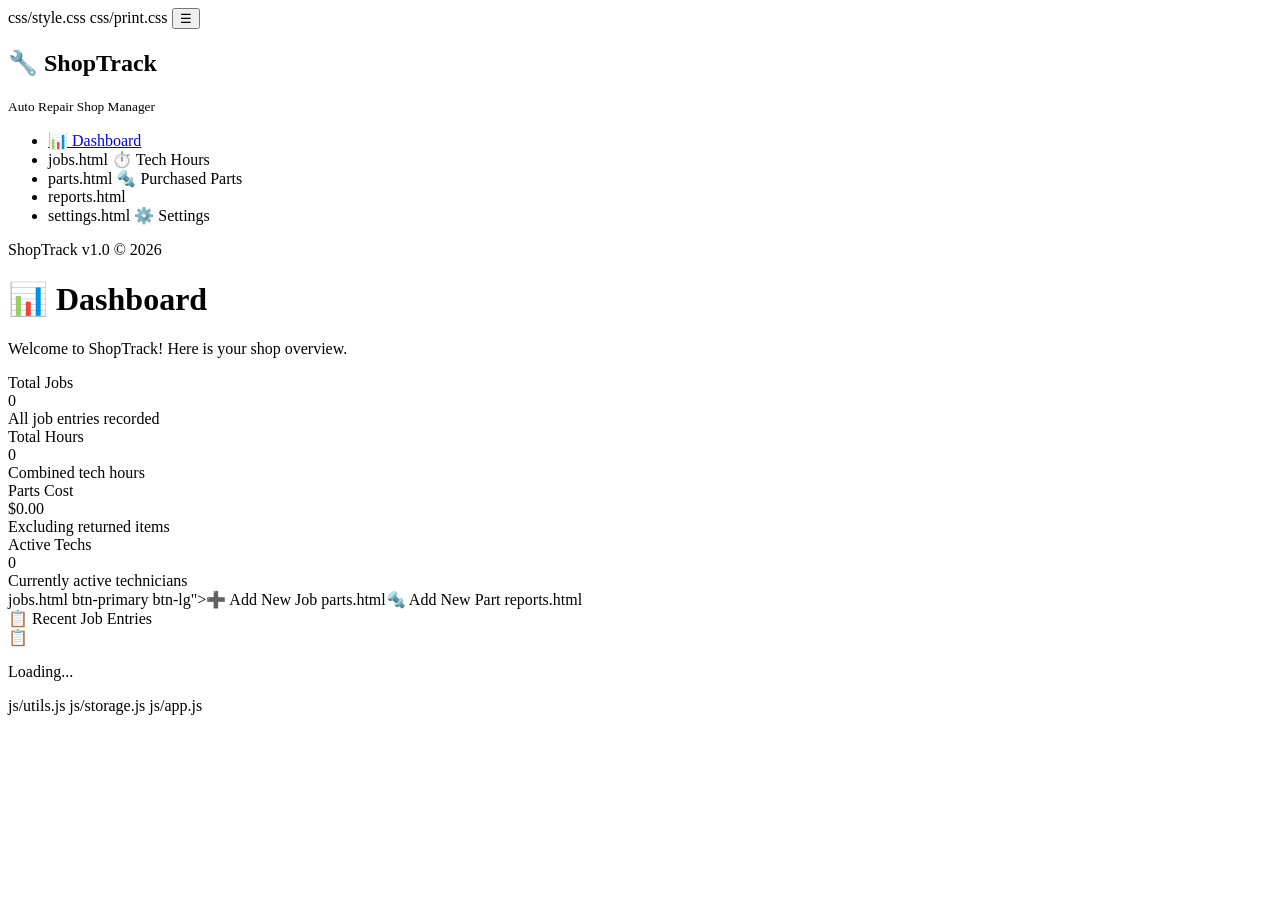
==== index.html @ 9904b6c0 "Initial commit - ShopTrack v1.0" ====
<!DOCTYPE html>
<html lang="en">
<head>
  <meta charset="UTF-8">
  <meta name="viewport" content="width=device-width, initial-scale=1.0">
  <title>ShopTrack — Dashboard</title>
  css/style.css
  css/print.css
</head>
<body>

  <!-- ============================================================
       SIDEBAR NAVIGATION (same on every page)
       ============================================================ -->
  <button class="sidebar-toggle" onclick="toggleSidebar()">☰</button>

  <nav class="sidebar">
    <div class="sidebar-brand">
      <h2>🔧 ShopTrack</h2>
      <small>Auto Repair Shop Manager</small>
    </div>

    <ul class="sidebar-nav">
      <li><a href="index.html" class="active">
        <span class="nav-icon">📊</span> Dashboard
      </a></li>
      <li>jobs.html
        <span class="nav-icon">⏱️</span> Tech Hours
      </a></li>
      <li>parts.html
        <span class="nav-icon">🔩</span> Purchased Parts
      </a></li>
      <li>reports.html</li>
      <li>settings.html
        <span class="nav-icon">⚙️</span> Settings
      </a></li>
    </ul>

    <div class="sidebar-footer">
      ShopTrack v1.0 &copy; 2026
    </div>
  </nav>

  <!-- ============================================================
       MAIN CONTENT — Dashboard
       ============================================================ -->
  <main class="main">

    <!-- Page Header -->
    <div class="page-header">
      <div>
        <h1>📊 Dashboard</h1>
        <p>Welcome to ShopTrack! Here is your shop overview.</p>
      </div>
    </div>

    <!-- Backup Notice -->
    <div id="backup-notice" class="backup-notice" style="display:none;">
      <!-- Filled by app.js checkBackupReminder() -->
    </div>

    <!-- Stat Cards -->
    <div class="cards">

      <!-- Total Jobs -->
      <div class="card">
        <div class="card-label">Total Jobs</div>
        <div class="card-value" id="stat-jobs">0</div>
        <div class="card-sub">All job entries recorded</div>
      </div>

      <!-- Total Hours -->
      <div class="card info">
        <div class="card-label">Total Hours</div>
        <div class="card-value" id="stat-hours">0</div>
        <div class="card-sub">Combined tech hours</div>
      </div>

      <!-- Total Parts Cost -->
      <div class="card warning">
        <div class="card-label">Parts Cost</div>
        <div class="card-value" id="stat-parts-cost">$0.00</div>
        <div class="card-sub">Excluding returned items</div>
      </div>

      <!-- Active Technicians -->
      <div class="card">
        <div class="card-label">Active Techs</div>
        <div class="card-value" id="stat-techs">0</div>
        <div class="card-sub">Currently active technicians</div>
      </div>

    </div>

    <!-- Quick Action Buttons -->
    <div class="quick-actions">
      jobs.html btn-primary btn-lg">➕ Add New Job</a>
      parts.html🔩 Add New Part</a>
      reports.html
    </div>

    <!-- Recent Jobs Table -->
    <div class="panel">
      <div class="panel-title">📋 Recent Job Entries</div>
      <div id="recent-jobs">
        <!-- Filled by app.js initDashboard() -->
        <div class="empty-state">
          <div class="es-icon">📋</div>
          <p>Loading...</p>
        </div>
      </div>
    </div>

  </main>

  <!-- ============================================================
       SCRIPTS (order matters!)
       ============================================================ -->
  js/utils.js
  js/storage.js
  js/app.js

</body>
</html>
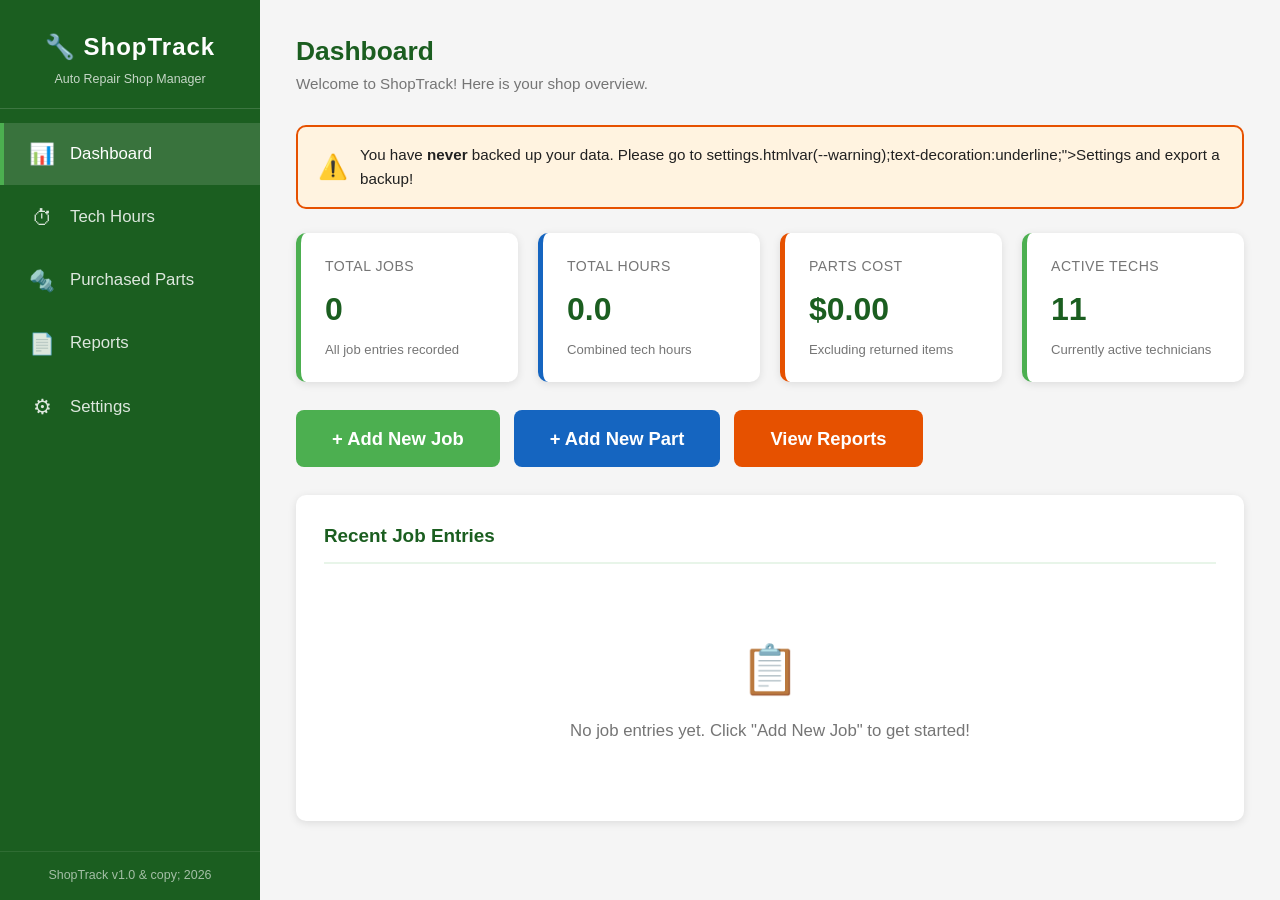
==== commit e89882d1: "Fix HTML files - proper link and script tags" ====
--- a/index.html
+++ b/index.html
@@ -3,122 +3,93 @@
 <head>
   <meta charset="UTF-8">
   <meta name="viewport" content="width=device-width, initial-scale=1.0">
-  <title>ShopTrack — Dashboard</title>
-  css/style.css
-  css/print.css
+  <title>ShopTrack - Dashboard</title>
+  <link rel="stylesheet" href="css/style.css">
+  <link rel="stylesheet" href="css/print.css">
 </head>
 <body>
-
-  <!-- ============================================================
-       SIDEBAR NAVIGATION (same on every page)
-       ============================================================ -->
-  <button class="sidebar-toggle" onclick="toggleSidebar()">☰</button>
+  <button class="sidebar-toggle" onclick="toggleSidebar()">&#9776;</button>
 
   <nav class="sidebar">
     <div class="sidebar-brand">
-      <h2>🔧 ShopTrack</h2>
+      <h2>&#128295; ShopTrack</h2>
       <small>Auto Repair Shop Manager</small>
     </div>
-
     <ul class="sidebar-nav">
       <li><a href="index.html" class="active">
-        <span class="nav-icon">📊</span> Dashboard
+        <span class="nav-icon">&#128202;</span> Dashboard
       </a></li>
-      <li>jobs.html
-        <span class="nav-icon">⏱️</span> Tech Hours
+      <li><a href="jobs.html">
+        <span class="nav-icon">&#9201;</span> Tech Hours
       </a></li>
-      <li>parts.html
-        <span class="nav-icon">🔩</span> Purchased Parts
+      <li><a href="parts.html">
+        <span class="nav-icon">&#128297;</span> Purchased Parts
       </a></li>
-      <li>reports.html</li>
-      <li>settings.html
-        <span class="nav-icon">⚙️</span> Settings
+      <li><a href="reports.html">
+        <span class="nav-icon">&#128196;</span> Reports
+      </a></li>
+      <li><a href="settings.html">
+        <span class="nav-icon">&#9881;</span> Settings
       </a></li>
     </ul>
-
     <div class="sidebar-footer">
-      ShopTrack v1.0 &copy; 2026
+      ShopTrack v1.0 &amp; copy; 2026
     </div>
   </nav>
 
-  <!-- ============================================================
-       MAIN CONTENT — Dashboard
-       ============================================================ -->
   <main class="main">
-
-    <!-- Page Header -->
     <div class="page-header">
       <div>
-        <h1>📊 Dashboard</h1>
+        <h1>Dashboard</h1>
         <p>Welcome to ShopTrack! Here is your shop overview.</p>
       </div>
     </div>
 
-    <!-- Backup Notice -->
-    <div id="backup-notice" class="backup-notice" style="display:none;">
-      <!-- Filled by app.js checkBackupReminder() -->
-    </div>
+    <div id="backup-notice" class="backup-notice" style="display:none;"></div>
 
-    <!-- Stat Cards -->
     <div class="cards">
-
-      <!-- Total Jobs -->
       <div class="card">
         <div class="card-label">Total Jobs</div>
         <div class="card-value" id="stat-jobs">0</div>
         <div class="card-sub">All job entries recorded</div>
       </div>
-
-      <!-- Total Hours -->
       <div class="card info">
         <div class="card-label">Total Hours</div>
         <div class="card-value" id="stat-hours">0</div>
         <div class="card-sub">Combined tech hours</div>
       </div>
-
-      <!-- Total Parts Cost -->
       <div class="card warning">
         <div class="card-label">Parts Cost</div>
         <div class="card-value" id="stat-parts-cost">$0.00</div>
         <div class="card-sub">Excluding returned items</div>
       </div>
-
-      <!-- Active Technicians -->
       <div class="card">
         <div class="card-label">Active Techs</div>
         <div class="card-value" id="stat-techs">0</div>
         <div class="card-sub">Currently active technicians</div>
       </div>
-
     </div>
 
-    <!-- Quick Action Buttons -->
     <div class="quick-actions">
-      jobs.html btn-primary btn-lg">➕ Add New Job</a>
-      parts.html🔩 Add New Part</a>
-      reports.html
+      <a href="jobs.html" class="btn btn-primary btn-lg">+ Add New Job</a>
+      <a href="parts.html" class="btn btn-info btn-lg">+ Add New Part</a>
+      <a href="reports.html" class="btn btn-warning btn-lg">View Reports</a>
     </div>
 
-    <!-- Recent Jobs Table -->
     <div class="panel">
-      <div class="panel-title">📋 Recent Job Entries</div>
+      <div class="panel-title">Recent Job Entries</div>
       <div id="recent-jobs">
-        <!-- Filled by app.js initDashboard() -->
         <div class="empty-state">
-          <div class="es-icon">📋</div>
+          <div class="es-icon">&#128203;</div>
           <p>Loading...</p>
         </div>
       </div>
     </div>
-
   </main>
 
-  <!-- ============================================================
-       SCRIPTS (order matters!)
-       ============================================================ -->
-  js/utils.js
-  js/storage.js
-  js/app.js
+  <script src="js/utils.js"></script>
+  <script src="js/storage.js"></script>
+  <script src="js/app.js"></script>
 
 </body>
 </html>
--- a/css/style.css
+++ b/css/style.css
@@ -0,0 +1,335 @@
+/* ============================================================
+   ShopTrack - Auto Repair Shop Management System
+   Color Scheme: Green Theme (#1B5E20)
+   Designed for elderly-friendly use (large fonts, high contrast)
+   ============================================================ */
+
+:root {
+  --primary: #1B5E20;
+  --primary-medium: #2E7D32;
+  --primary-bright: #4CAF50;
+  --primary-light: #E8F5E9;
+  --white: #FFFFFF;
+  --black: #212121;
+  --gray-dark: #424242;
+  --gray: #757575;
+  --gray-light: #E0E0E0;
+  --gray-bg: #F5F5F5;
+  --danger: #C62828;
+  --danger-light: #FFCDD2;
+  --warning: #E65100;
+  --warning-light: #FFF3E0;
+  --info: #1565C0;
+  --info-light: #E3F2FD;
+  --sidebar-w: 260px;
+  --radius: 10px;
+  --shadow: 0 2px 8px rgba(0,0,0,0.10);
+  --shadow-lg: 0 4px 16px rgba(0,0,0,0.13);
+  --transition: all 0.3s ease;
+}
+
+*, *::before, *::after { box-sizing: border-box; margin: 0; padding: 0; }
+html { font-size: 16px; scroll-behavior: smooth; }
+
+body {
+  font-family: 'Segoe UI', Arial, Helvetica, sans-serif;
+  background: var(--gray-bg);
+  color: var(--black);
+  line-height: 1.6;
+  min-height: 100vh;
+}
+
+/* ---- SIDEBAR ---- */
+.sidebar {
+  position: fixed; top: 0; left: 0;
+  width: var(--sidebar-w); height: 100vh;
+  background: var(--primary);
+  color: var(--white);
+  display: flex; flex-direction: column;
+  z-index: 1000;
+  transition: var(--transition);
+  overflow-y: auto;
+}
+
+.sidebar-brand {
+  padding: 28px 20px 18px;
+  text-align: center;
+  border-bottom: 1px solid rgba(255,255,255,0.15);
+}
+.sidebar-brand h2 { font-size: 1.5rem; letter-spacing: 1px; }
+.sidebar-brand small { font-size: 0.78rem; opacity: 0.75; display: block; margin-top: 4px; }
+
+.sidebar-nav { list-style: none; padding: 12px 0; flex: 1; }
+.sidebar-nav li { margin: 2px 0; }
+.sidebar-nav a {
+  display: flex; align-items: center; gap: 14px;
+  padding: 14px 24px;
+  color: rgba(255,255,255,0.85);
+  text-decoration: none;
+  font-size: 1.05rem;
+  border-left: 4px solid transparent;
+  transition: var(--transition);
+}
+.sidebar-nav a:hover,
+.sidebar-nav a.active {
+  background: rgba(255,255,255,0.13);
+  color: var(--white);
+  border-left-color: var(--primary-bright);
+}
+.sidebar-nav a .nav-icon { font-size: 1.3rem; width: 28px; text-align: center; }
+
+.sidebar-footer {
+  padding: 14px 20px;
+  border-top: 1px solid rgba(255,255,255,0.15);
+  font-size: 0.78rem;
+  opacity: 0.6;
+  text-align: center;
+}
+
+.sidebar-toggle {
+  display: none;
+  position: fixed; top: 12px; left: 12px;
+  z-index: 1100;
+  background: var(--primary); color: var(--white);
+  border: none; border-radius: 8px;
+  width: 48px; height: 48px; font-size: 1.5rem;
+  cursor: pointer;
+}
+
+/* ---- MAIN CONTENT ---- */
+.main { margin-left: var(--sidebar-w); padding: 30px 36px 40px; min-height: 100vh; }
+
+.page-header {
+  display: flex; justify-content: space-between; align-items: center;
+  margin-bottom: 28px; flex-wrap: wrap; gap: 12px;
+}
+.page-header h1 { font-size: 1.65rem; color: var(--primary); }
+.page-header p { color: var(--gray); font-size: 0.95rem; }
+
+/* ---- CARDS ---- */
+.cards { display: grid; grid-template-columns: repeat(auto-fit, minmax(220px, 1fr)); gap: 20px; margin-bottom: 28px; }
+
+.card {
+  background: var(--white); border-radius: var(--radius);
+  padding: 22px 24px; box-shadow: var(--shadow);
+  border-left: 5px solid var(--primary-bright);
+  transition: var(--transition);
+}
+.card:hover { box-shadow: var(--shadow-lg); transform: translateY(-2px); }
+.card-label { font-size: 0.88rem; color: var(--gray); text-transform: uppercase; letter-spacing: 0.5px; margin-bottom: 6px; }
+.card-value { font-size: 2rem; font-weight: 700; color: var(--primary); }
+.card-sub { font-size: 0.82rem; color: var(--gray); margin-top: 4px; }
+.card.warning { border-left-color: var(--warning); }
+.card.info { border-left-color: var(--info); }
+.card.danger { border-left-color: var(--danger); }
+
+/* ---- PANEL / SECTION ---- */
+.panel {
+  background: var(--white); border-radius: var(--radius);
+  padding: 26px 28px; box-shadow: var(--shadow);
+  margin-bottom: 24px;
+}
+.panel-title {
+  font-size: 1.18rem; font-weight: 700; color: var(--primary);
+  margin-bottom: 18px; padding-bottom: 10px;
+  border-bottom: 2px solid var(--primary-light);
+}
+
+/* ---- FORMS ---- */
+.form-grid { display: grid; grid-template-columns: repeat(auto-fit, minmax(260px, 1fr)); gap: 18px; }
+
+.form-group { display: flex; flex-direction: column; margin-bottom: 4px; }
+.form-group label { font-weight: 600; font-size: 0.92rem; margin-bottom: 6px; color: var(--gray-dark); }
+.form-group label .req { color: var(--danger); }
+
+.form-group input, .form-group select, .form-group textarea {
+  height: 48px; padding: 10px 14px; border: 2px solid var(--gray-light);
+  border-radius: 8px; font-size: 1rem; font-family: inherit;
+  transition: var(--transition); background: var(--white);
+}
+.form-group textarea { height: 90px; resize: vertical; }
+.form-group input:focus, .form-group select:focus, .form-group textarea:focus {
+  border-color: var(--primary-bright); outline: none;
+  box-shadow: 0 0 0 3px rgba(76,175,80,0.18);
+}
+.form-group input.error, .form-group select.error { border-color: var(--danger); }
+.form-group .help-text { font-size: 0.8rem; color: var(--gray); margin-top: 3px; }
+.form-row { display: flex; gap: 18px; flex-wrap: wrap; }
+.form-row .form-group { flex: 1; min-width: 200px; }
+.form-actions { display: flex; gap: 12px; margin-top: 18px; flex-wrap: wrap; }
+
+.toggle-group { display: flex; gap: 0; border-radius: 8px; overflow: hidden; border: 2px solid var(--gray-light); height: 48px; }
+.toggle-group label {
+  display: flex; align-items: center; justify-content: center;
+  padding: 0 24px; cursor: pointer; font-size: 0.95rem;
+  background: var(--white); transition: var(--transition); flex: 1; font-weight: 600;
+}
+.toggle-group input { display: none; }
+.toggle-group input:checked + label {
+  background: var(--primary-bright); color: var(--white);
+}
+
+/* ---- BUTTONS ---- */
+.btn {
+  display: inline-flex; align-items: center; justify-content: center; gap: 8px;
+  min-height: 48px; padding: 10px 24px; border: none; border-radius: 8px;
+  font-size: 1rem; font-weight: 600; cursor: pointer;
+  transition: var(--transition); font-family: inherit; text-decoration: none;
+}
+.btn:hover { transform: translateY(-1px); box-shadow: var(--shadow); }
+.btn:active { transform: translateY(0); }
+
+.btn-primary { background: var(--primary-bright); color: var(--white); }
+.btn-primary:hover { background: var(--primary-medium); }
+.btn-secondary { background: var(--gray-light); color: var(--gray-dark); }
+.btn-secondary:hover { background: #BDBDBD; }
+.btn-danger { background: var(--danger); color: var(--white); }
+.btn-danger:hover { background: #B71C1C; }
+.btn-warning { background: var(--warning); color: var(--white); }
+.btn-warning:hover { background: #BF360C; }
+.btn-info { background: var(--info); color: var(--white); }
+.btn-info:hover { background: #0D47A1; }
+.btn-outline { background: transparent; border: 2px solid var(--primary-bright); color: var(--primary); }
+.btn-outline:hover { background: var(--primary-light); }
+.btn-sm { min-height: 36px; padding: 6px 14px; font-size: 0.88rem; }
+.btn-lg { min-height: 56px; padding: 14px 36px; font-size: 1.15rem; }
+.btn-block { width: 100%; }
+.btn-print { background: var(--primary); color: var(--white); min-height: 60px; font-size: 1.2rem; padding: 14px 40px; }
+.btn-print:hover { background: #0a3d0a; }
+
+/* ---- TABLES ---- */
+.table-wrapper { overflow-x: auto; margin-top: 12px; }
+
+table { width: 100%; border-collapse: collapse; font-size: 0.95rem; }
+thead th {
+  background: var(--primary); color: var(--white);
+  padding: 14px 12px; text-align: left; font-weight: 600;
+  position: sticky; top: 0; z-index: 2; white-space: nowrap;
+}
+tbody td { padding: 12px; border-bottom: 1px solid var(--gray-light); vertical-align: middle; }
+tbody tr:nth-child(even) { background: var(--primary-light); }
+tbody tr:hover { background: #C8E6C9; }
+tbody tr td:last-child { white-space: nowrap; }
+.table-actions { display: flex; gap: 6px; }
+
+.badge {
+  display: inline-block; padding: 3px 10px; border-radius: 20px;
+  font-size: 0.78rem; font-weight: 600;
+}
+.badge-customer { background: var(--info-light); color: var(--info); }
+.badge-fleet { background: var(--warning-light); color: var(--warning); }
+.badge-active { background: var(--primary-light); color: var(--primary); }
+.badge-inactive { background: var(--danger-light); color: var(--danger); }
+.badge-returned { background: var(--danger-light); color: var(--danger); }
+
+/* ---- FILTERS ---- */
+.filters { display: flex; gap: 14px; flex-wrap: wrap; align-items: flex-end; margin-bottom: 18px; }
+.filters .form-group { margin-bottom: 0; min-width: 160px; }
+.filters input, .filters select { height: 44px; }
+
+/* ---- REPORT CARDS ---- */
+.report-cards { display: grid; grid-template-columns: repeat(auto-fit, minmax(240px, 1fr)); gap: 16px; margin-bottom: 24px; }
+.report-card {
+  background: var(--white); border: 2px solid var(--gray-light);
+  border-radius: var(--radius); padding: 20px;
+  cursor: pointer; transition: var(--transition); text-align: center;
+}
+.report-card:hover, .report-card.selected {
+  border-color: var(--primary-bright); background: var(--primary-light);
+  box-shadow: var(--shadow);
+}
+.report-card .rc-icon { font-size: 2.2rem; margin-bottom: 8px; }
+.report-card .rc-title { font-weight: 700; font-size: 1rem; color: var(--primary); }
+.report-card .rc-desc { font-size: 0.82rem; color: var(--gray); margin-top: 4px; }
+
+.report-output {
+  background: var(--white); border: 2px solid var(--gray-light);
+  border-radius: var(--radius); padding: 28px; min-height: 200px;
+}
+.report-output h2 { text-align: center; color: var(--primary); margin-bottom: 6px; font-size: 1.3rem; }
+.report-output .report-subtitle { text-align: center; color: var(--gray); margin-bottom: 20px; font-size: 0.95rem; }
+.report-output .report-total { font-weight: 700; font-size: 1.1rem; background: var(--primary-light); padding: 14px 12px; border-top: 3px solid var(--primary); text-align: right; margin-top: 12px; border-radius: 0 0 8px 8px; }
+.report-output .shop-header { text-align: center; margin-bottom: 16px; }
+.report-output .shop-header h3 { font-size: 1.1rem; color: var(--black); }
+.report-output .shop-header p { font-size: 0.85rem; color: var(--gray); }
+
+/* ---- MODAL ---- */
+.modal-overlay {
+  display: none; position: fixed; inset: 0;
+  background: rgba(0,0,0,0.5); z-index: 2000;
+  justify-content: center; align-items: center;
+}
+.modal-overlay.show { display: flex; }
+.modal {
+  background: var(--white); border-radius: var(--radius);
+  width: 90%; max-width: 500px; max-height: 90vh; overflow-y: auto;
+  box-shadow: var(--shadow-lg);
+}
+.modal-header {
+  display: flex; justify-content: space-between; align-items: center;
+  padding: 18px 24px; border-bottom: 1px solid var(--gray-light);
+}
+.modal-header h3 { font-size: 1.15rem; color: var(--primary); }
+.modal-close { background: none; border: none; font-size: 1.5rem; cursor: pointer; color: var(--gray); }
+.modal-body { padding: 24px; }
+.modal-footer { display: flex; gap: 10px; justify-content: flex-end; padding: 16px 24px; border-top: 1px solid var(--gray-light); }
+
+/* ---- TOAST ---- */
+.toast-container { position: fixed; top: 20px; right: 20px; z-index: 3000; display: flex; flex-direction: column; gap: 10px; }
+.toast {
+  padding: 16px 24px; border-radius: 8px; color: var(--white);
+  font-size: 0.95rem; font-weight: 500; min-width: 280px;
+  box-shadow: var(--shadow-lg); animation: slideIn 0.3s ease;
+  display: flex; align-items: center; gap: 10px;
+}
+.toast-success { background: var(--primary-medium); }
+.toast-error { background: var(--danger); }
+.toast-warning { background: var(--warning); }
+.toast-info { background: var(--info); }
+
+@keyframes slideIn { from { transform: translateX(100%); opacity: 0; } to { transform: translateX(0); opacity: 1; } }
+
+/* ---- BACKUP NOTICE ---- */
+.backup-notice {
+  background: var(--warning-light); border: 2px solid var(--warning);
+  border-radius: var(--radius); padding: 16px 20px;
+  display: flex; align-items: center; gap: 12px;
+  margin-bottom: 24px; font-size: 0.95rem;
+}
+.backup-notice .bn-icon { font-size: 1.5rem; }
+
+/* ---- QUICK ACTIONS ---- */
+.quick-actions { display: flex; gap: 14px; flex-wrap: wrap; margin-bottom: 28px; }
+
+/* ---- EMPTY STATE ---- */
+.empty-state { text-align: center; padding: 50px 20px; color: var(--gray); }
+.empty-state .es-icon { font-size: 3rem; margin-bottom: 10px; }
+.empty-state p { font-size: 1.05rem; }
+
+/* ---- SETTINGS ---- */
+.settings-grid { display: grid; grid-template-columns: 1fr 1fr; gap: 24px; }
+.settings-section { background: var(--white); border-radius: var(--radius); padding: 24px; box-shadow: var(--shadow); }
+.settings-section h3 { font-size: 1.1rem; color: var(--primary); margin-bottom: 14px; padding-bottom: 10px; border-bottom: 2px solid var(--primary-light); }
+.settings-section.danger { border-left: 4px solid var(--danger); }
+.settings-section.danger h3 { color: var(--danger); }
+.add-inline { display: flex; gap: 10px; margin-bottom: 16px; }
+.add-inline input { flex: 1; height: 44px; padding: 0 14px; border: 2px solid var(--gray-light); border-radius: 8px; font-size: 1rem; }
+.list-item { display: flex; justify-content: space-between; align-items: center; padding: 10px 0; border-bottom: 1px solid #eee; }
+.list-item:last-child { border-bottom: none; }
+
+/* ---- RESPONSIVE ---- */
+@media (max-width: 900px) {
+  .sidebar { transform: translateX(-100%); }
+  .sidebar.open { transform: translateX(0); }
+  .sidebar-toggle { display: block; }
+  .main { margin-left: 0; padding: 20px 16px 30px; padding-top: 70px; }
+  .cards { grid-template-columns: repeat(auto-fit, minmax(160px, 1fr)); }
+  .form-grid { grid-template-columns: 1fr; }
+  .filters { flex-direction: column; }
+  .settings-grid { grid-template-columns: 1fr; }
+}
+
+@media (max-width: 600px) {
+  .cards { grid-template-columns: 1fr; }
+  .report-cards { grid-template-columns: 1fr; }
+}
--- a/css/print.css
+++ b/css/print.css
@@ -0,0 +1,53 @@
+/* ============================================================
+   ShopTrack - Print Styles
+   Hides UI elements, shows only report content
+   ============================================================ */
+
+@media print {
+  body { background: white; color: black; font-size: 11pt; }
+
+  .sidebar, .sidebar-toggle, .toast-container, .modal-overlay,
+  .filters, .form-actions, .btn, .quick-actions, .backup-notice,
+  .table-actions, .panel:not(.report-output), .page-header .btn,
+  .cards, .report-cards, .no-print, form, button { display: none !important; }
+
+  .main { margin-left: 0 !important; padding: 0 !important; }
+
+  .report-output {
+    border: none !important; box-shadow: none !important;
+    padding: 0 !important;
+  }
+
+  .report-output h2 { font-size: 16pt; margin-bottom: 4pt; color: black; }
+  .report-output .report-subtitle { font-size: 10pt; margin-bottom: 14pt; color: #333; }
+  .report-output .shop-header h3 { color: black; }
+
+  table { font-size: 9pt; page-break-inside: auto; }
+  thead th {
+    background: #333 !important; color: white !important;
+    -webkit-print-color-adjust: exact; print-color-adjust: exact;
+  }
+  tbody tr { page-break-inside: avoid; }
+  tbody tr:nth-child(even) {
+    background: #f0f0f0 !important;
+    -webkit-print-color-adjust: exact; print-color-adjust: exact;
+  }
+  tbody tr:hover { background: inherit !important; }
+
+  .report-total {
+    background: #ddd !important;
+    -webkit-print-color-adjust: exact; print-color-adjust: exact;
+    border-top: 2px solid black;
+  }
+
+  .print-header {
+    display: block !important; text-align: center;
+    border-bottom: 2px solid #333; padding-bottom: 10px; margin-bottom: 16px;
+  }
+  .print-header h1 { font-size: 14pt; }
+  .print-header p { font-size: 9pt; color: #555; }
+
+  @page { margin: 0.6in; }
+}
+
+.print-header { display: none; }
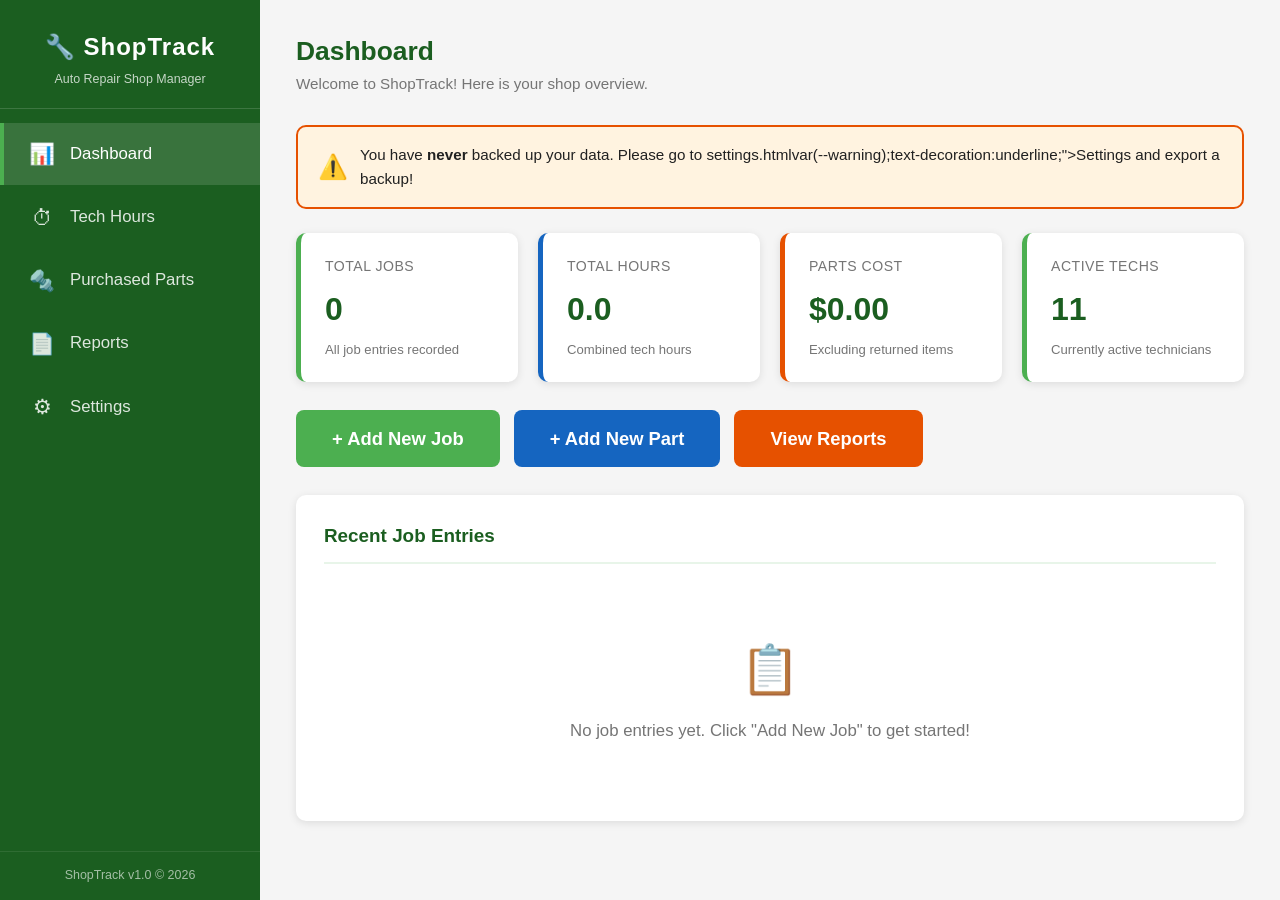
==== commit 24115d3c: "Fix all broken HTML tags" ====
--- a/index.html
+++ b/index.html
@@ -33,7 +33,7 @@
       </a></li>
     </ul>
     <div class="sidebar-footer">
-      ShopTrack v1.0 &amp; copy; 2026
+      ShopTrack v1.0 &copy; 2026
     </div>
   </nav>
 
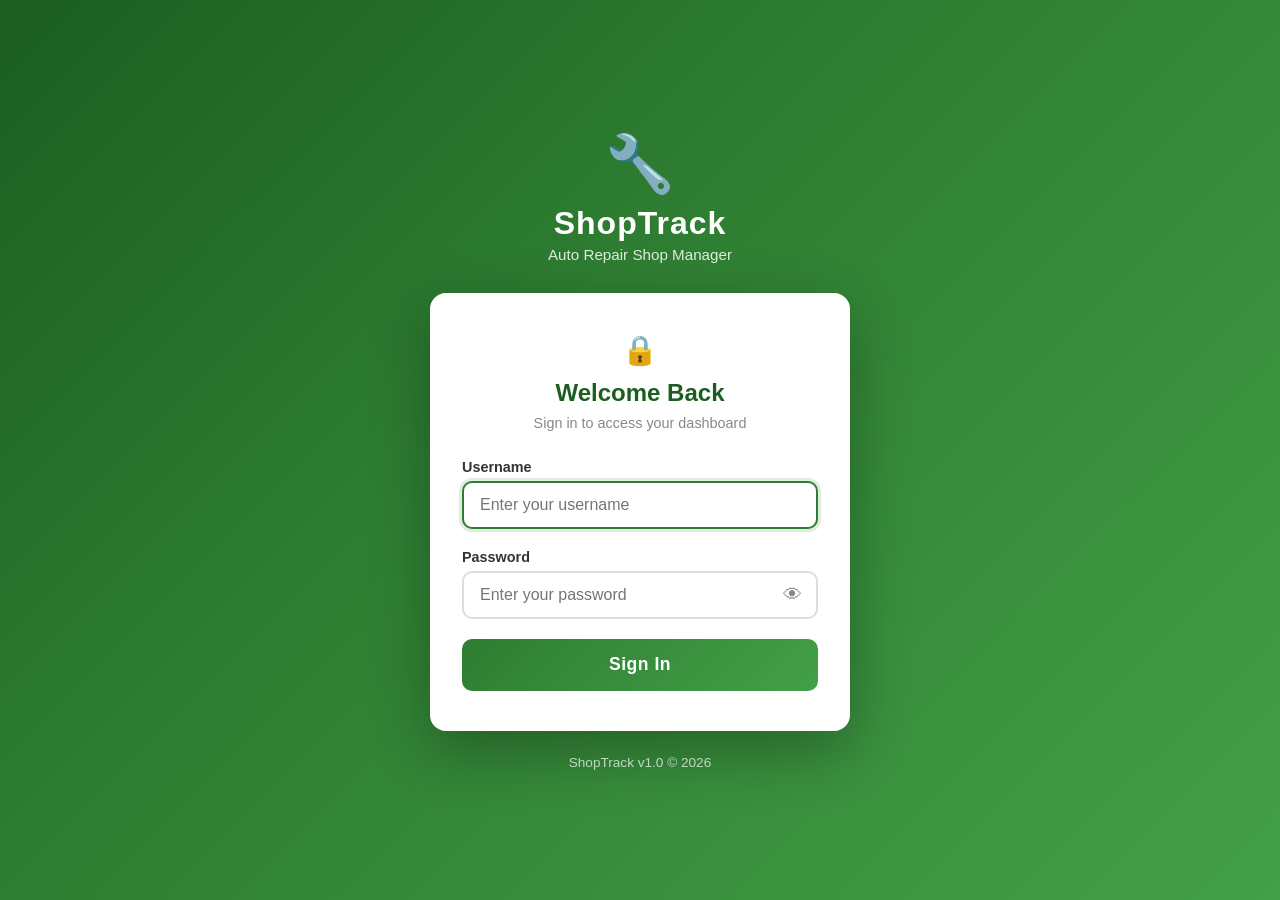
==== commit 4bd31f30: "Add login page and auth system" ====
--- a/index.html
+++ b/index.html
@@ -90,6 +90,6 @@
   <script src="js/utils.js"></script>
   <script src="js/storage.js"></script>
   <script src="js/app.js"></script>
-
+  <script src="js/auth.js"></script>
 </body>
 </html>
